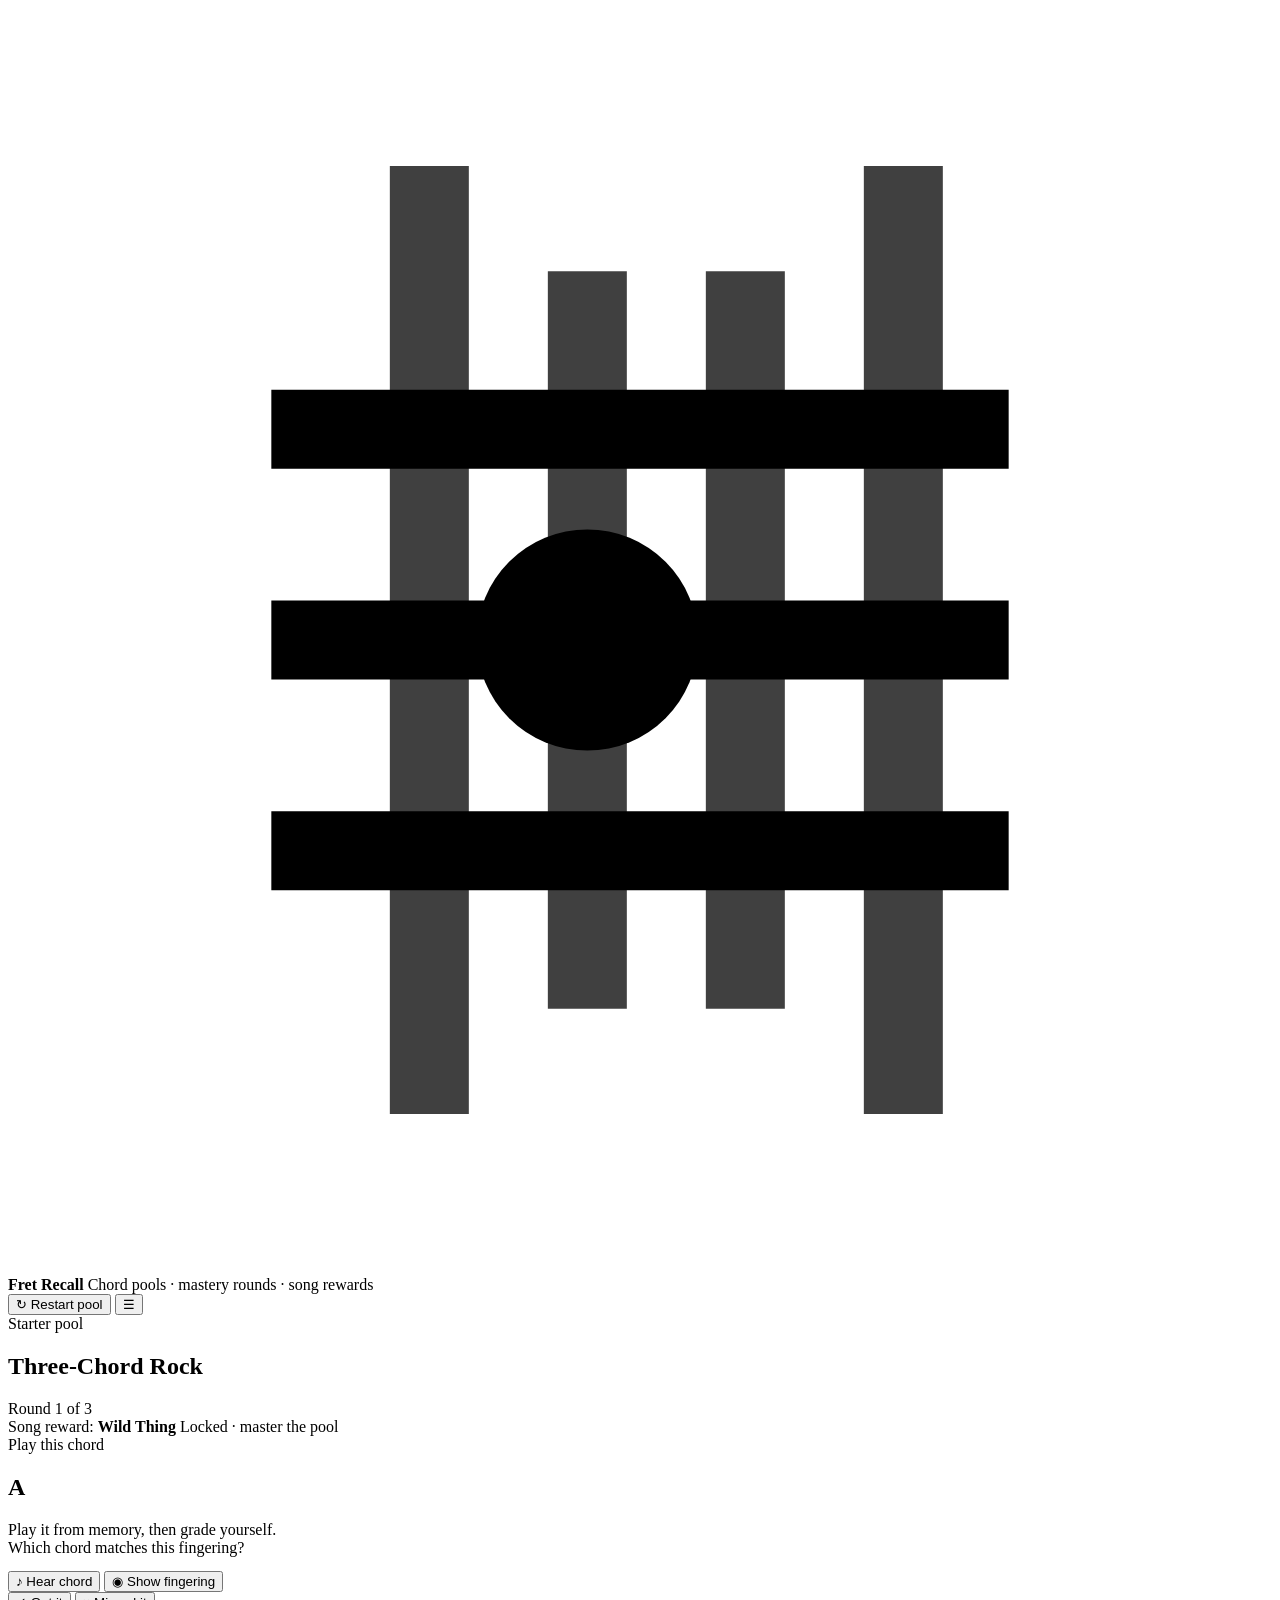
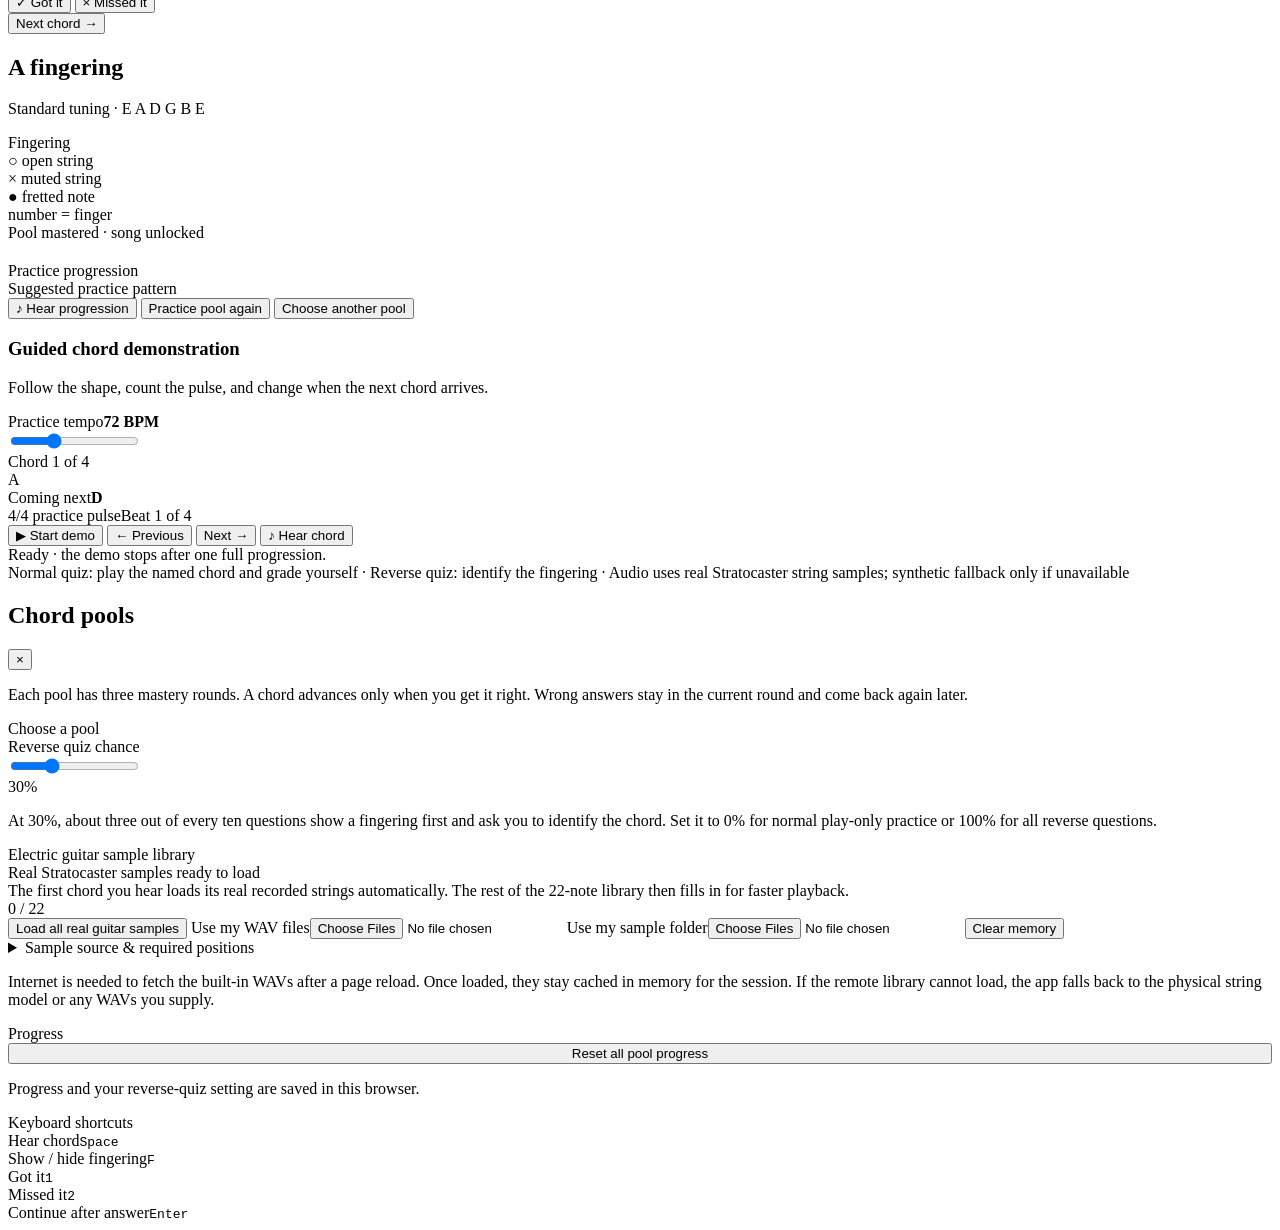
==== index.html @ 965e9149 "Add initial index.html" ====
<!DOCTYPE html>
<html lang="en">
<head>
<meta charset="UTF-8" />
<meta name="viewport" content="width=device-width, initial-scale=1.0" />
<title>Fret Recall — Chord Pool Trainer</title>
</head>
<body>
<div class="app-shell">
  <header>
    <div class="brand">
      <div class="brand-mark" aria-hidden="true">
        <svg viewBox="0 0 24 24" fill="none" stroke="currentColor" stroke-width="1.5">
          <path d="M8 3v18M11 5v14M14 5v14M17 3v18" opacity=".75"/>
          <path d="M5 8h14M5 12h14M5 16h14"/>
          <circle cx="11" cy="12" r="2.1" fill="currentColor" stroke="none"/>
        </svg>
      </div>
      <div class="brand-copy">
        <strong>Fret Recall</strong>
        <span>Chord pools · mastery rounds · song rewards</span>
      </div>
    </div>
    <div class="header-actions">
      <button id="restartBtn" class="ghost-btn" title="Restart this chord pool">↻ <span>Restart pool</span></button>
      <button id="settingsBtn" class="icon-btn" title="Chord pools and settings" aria-label="Chord pools and settings">☰</button>
    </div>
  </header>

  <main>
    <div class="quiz-wrap">
      <section class="pool-status" aria-label="Current chord pool progress">
        <div class="pool-top">
          <div>
            <div id="poolKicker" class="pool-kicker">Starter pool</div>
            <h2 id="poolTitle" class="pool-title">Three-Chord Rock</h2>
            <p id="poolDescription" class="pool-desc"></p>
          </div>
          <div id="roundBadge" class="round-badge">Round 1 of 3</div>
        </div>
        <div class="progress-track"><div id="progressFill" class="progress-fill"></div></div>
        <div id="masteryRow" class="mastery-row"></div>
        <div class="reward-line">
          <span>Song reward: <strong id="rewardTitle">Wild Thing</strong></span>
          <span id="rewardState" class="reward-state">Locked · master the pool</span>
        </div>
      </section>

      <section id="quizCard" class="quiz-card" aria-live="polite">
        <div class="prompt-area">
          <div class="prompt-inner">
            <div id="eyebrow" class="eyebrow">Play this chord</div>

            <div id="forwardPrompt">
              <h1 id="chordName">A</h1>
              <div class="subprompt">Play it from memory, then grade yourself.</div>
            </div>

            <div id="reversePrompt" class="reverse-wrap">
              <div id="reverseDiagram" class="reverse-diagram"></div>
              <div class="subprompt" style="margin-top:0;margin-bottom:14px">Which chord matches this fingering?</div>
              <div id="choiceGrid" class="choice-grid"></div>
            </div>
          </div>
        </div>

        <div class="hint-strip">
          <button id="hearBtn" class="secondary-btn" title="Hear chord (Space)"><span aria-hidden="true">♪</span> Hear chord</button>
          <button id="showBtn" class="secondary-btn" title="Show fingering (F)"><span aria-hidden="true">◉</span> Show fingering</button>
        </div>

        <div class="answer-strip">
          <div id="forwardActions" class="forward-actions">
            <button id="gotItBtn" class="answer-btn good">✓ Got it</button>
            <button id="missedBtn" class="answer-btn miss">× Missed it</button>
          </div>
          <div id="feedbackRow" class="feedback-row">
            <div id="feedbackCopy" class="feedback-copy"></div>
            <button id="continueBtn" class="primary-btn">Next chord <span aria-hidden="true">→</span></button>
          </div>
        </div>
      </section>

      <section id="diagramCard" class="diagram-card" aria-live="polite">
        <div class="diagram-head">
          <div>
            <h2 id="diagramTitle">A fingering</h2>
            <p>Standard tuning · E A D G B E</p>
          </div>
          <div class="mini-badge">Fingering</div>
        </div>
        <div id="diagram"></div>
        <div class="tip-row">
          <div class="tip">○ open string</div>
          <div class="tip">× muted string</div>
          <div class="tip">● fretted note</div>
          <div class="tip">number = finger</div>
        </div>
      </section>

      <section id="songCard" class="song-card" aria-live="polite">
        <div class="unlock-label">Pool mastered · song unlocked</div>
        <h2 id="songTitle"></h2>
        <p id="songMeta" class="song-meta"></p>
        <p id="songNote" class="song-note"></p>
        <div class="song-grid">
          <div class="song-panel">
            <div class="song-panel-label">Practice progression</div>
            <div id="songProgression" class="progression"></div>
          </div>
          <div class="song-panel">
            <div class="song-panel-label">Suggested practice pattern</div>
            <div id="strumPattern" class="strum-pattern"></div>
            <div id="strumCount" class="strum-count"></div>
          </div>
        </div>
        <div class="song-actions">
          <button id="playProgressionBtn" class="primary-btn"><span aria-hidden="true">♪</span> Hear progression</button>
          <button id="practiceAgainBtn" class="secondary-btn">Practice pool again</button>
          <button id="choosePoolBtn" class="secondary-btn">Choose another pool</button>
        </div>

        <div class="song-demo" aria-label="Guided song chord demonstration">
          <div class="song-demo-head">
            <div>
              <h3>Guided chord demonstration</h3>
              <p>Follow the shape, count the pulse, and change when the next chord arrives.</p>
            </div>
            <div class="tempo-control">
              <div class="tempo-top"><span>Practice tempo</span><strong id="demoTempoValue">72 BPM</strong></div>
              <input id="demoTempo" type="range" min="45" max="130" step="1" value="72" aria-label="Guided demonstration practice tempo" />
            </div>
          </div>

          <div class="demo-stage">
            <div id="demoCurrentDiagram" class="demo-diagram-panel"></div>
            <div class="demo-info-panel">
              <div id="demoStepLabel" class="demo-kicker">Chord 1 of 4</div>
              <div id="demoChordName" class="demo-chord-name">A</div>
              <div class="demo-next">
                <div id="demoNextDiagram" class="demo-next-diagram"></div>
                <div class="demo-next-copy"><span>Coming next</span><strong id="demoNextChord">D</strong></div>
              </div>
              <div class="demo-measure">
                <div class="demo-measure-top"><span id="demoFeel">4/4 practice pulse</span><span id="demoBeatCount">Beat 1 of 4</span></div>
                <div id="demoBeats" class="demo-beats"></div>
              </div>
              <div class="demo-controls">
                <button id="demoPlayBtn" class="primary-btn">▶ Start demo</button>
                <button id="demoPrevBtn" class="secondary-btn" aria-label="Previous chord">← Previous</button>
                <button id="demoNextBtn" class="secondary-btn">Next →</button>
                <button id="demoHearBtn" class="secondary-btn"><span aria-hidden="true">♪</span> Hear chord</button>
              </div>
              <div id="demoStatus" class="demo-status" aria-live="polite">Ready · the demo stops after one full progression.</div>
            </div>
          </div>
        </div>
      </section>
    </div>
  </main>

  <footer>Normal quiz: play the named chord and grade yourself · Reverse quiz: identify the fingering · Audio uses real Stratocaster string samples; synthetic fallback only if unavailable</footer>
</div>

<div id="drawerBackdrop" class="drawer-backdrop" aria-hidden="true">
  <aside class="drawer" role="dialog" aria-modal="true" aria-labelledby="settingsTitle">
    <div class="drawer-head">
      <h2 id="settingsTitle">Chord pools</h2>
      <button id="closeSettings" class="icon-btn" aria-label="Close settings">×</button>
    </div>
    <p class="drawer-copy">Each pool has three mastery rounds. A chord advances only when you get it right. Wrong answers stay in the current round and come back again later.</p>

    <div class="section-label">Choose a pool</div>
    <div id="poolList" class="pool-list"></div>

    <div class="section-label">Reverse quiz chance</div>
    <div class="range-row">
      <input id="reverseChance" type="range" min="0" max="100" step="10" value="30" aria-label="Reverse quiz chance" />
      <div id="reverseChanceValue" class="range-value">30%</div>
    </div>
    <p class="settings-note">At 30%, about three out of every ten questions show a fingering first and ask you to identify the chord. Set it to 0% for normal play-only practice or 100% for all reverse questions.</p>

    <div class="section-label">Electric guitar sample library</div>
    <div class="sample-library">
      <div class="sample-library-top">
        <div>
          <div id="sampleStatusTitle" class="sample-library-title">Real Stratocaster samples ready to load</div>
          <div id="sampleStatusNote" class="sample-message">The first chord you hear loads its real recorded strings automatically. The rest of the 22-note library then fills in for faster playback.</div>
        </div>
        <div id="sampleCount" class="sample-count">0 / 22</div>
      </div>
      <div class="sample-progress" aria-hidden="true"><span id="sampleProgressFill"></span></div>
      <div class="sample-actions">
        <button id="loadBuiltInSamplesBtn" class="secondary-btn sample-clear" type="button">Load all real guitar samples</button>
        <label class="sample-file-btn">Use my WAV files<input id="sampleFilesInput" type="file" accept="audio/wav,audio/x-wav,.wav,audio/*" multiple></label>
        <label class="sample-file-btn">Use my sample folder<input id="sampleFolderInput" type="file" accept="audio/wav,audio/x-wav,.wav,audio/*" multiple webkitdirectory directory></label>
        <button id="clearSamplesBtn" class="secondary-btn sample-clear" type="button">Clear memory</button>
      </div>
      <details class="sample-details">
        <summary>Sample source & required positions</summary>
        <p class="sample-naming"><strong>Built-in source:</strong> Wavebase Stratocaster — real electric-guitar notes recorded without effects and released to the public domain. The low string in the source session was Drop-D, so its E/F/G recordings come from slightly higher physical frets, but the pitches and string register are correct.</p>
        <p class="sample-naming"><strong>Your own files still work:</strong> <code>S1_F0_V1.wav</code>. S1 = low E and S6 = high E; F is the fret; V is an optional alternate take.</p>
        <div id="sampleChecklist" class="sample-checklist"></div>
      </details>
    </div>
    <p class="settings-note">Internet is needed to fetch the built-in WAVs after a page reload. Once loaded, they stay cached in memory for the session. If the remote library cannot load, the app falls back to the physical string model or any WAVs you supply.</p>

    <div class="section-label">Progress</div>
    <button id="resetAllBtn" class="danger-btn" style="width:100%">Reset all pool progress</button>
    <p class="settings-note">Progress and your reverse-quiz setting are saved in this browser.</p>

    <div class="section-label">Keyboard shortcuts</div>
    <div class="shortcut-table">
      <div class="shortcut"><span>Hear chord</span><kbd>Space</kbd></div>
      <div class="shortcut"><span>Show / hide fingering</span><kbd>F</kbd></div>
      <div class="shortcut"><span>Got it</span><kbd>1</kbd></div>
      <div class="shortcut"><span>Missed it</span><kbd>2</kbd></div>
      <div class="shortcut"><span>Continue after answer</span><kbd>Enter</kbd></div>
    </div>
  </aside>
</div>
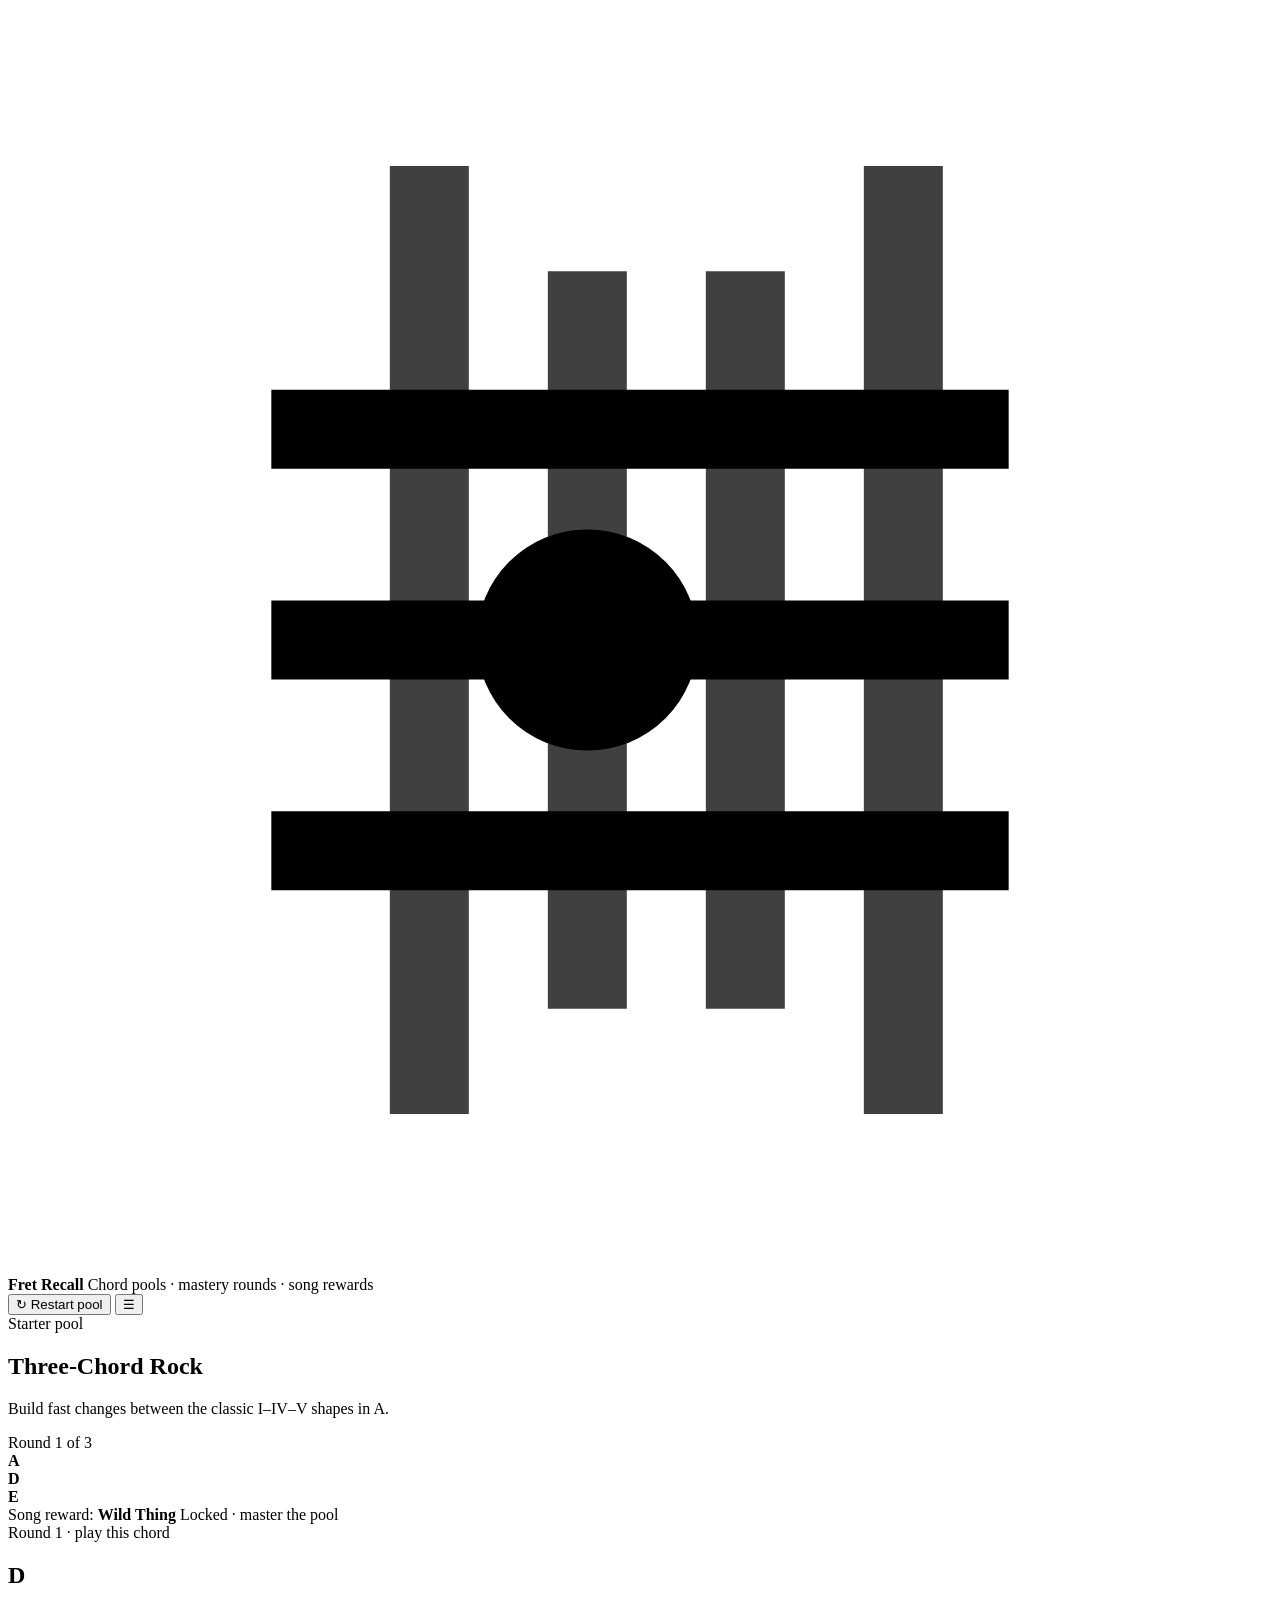
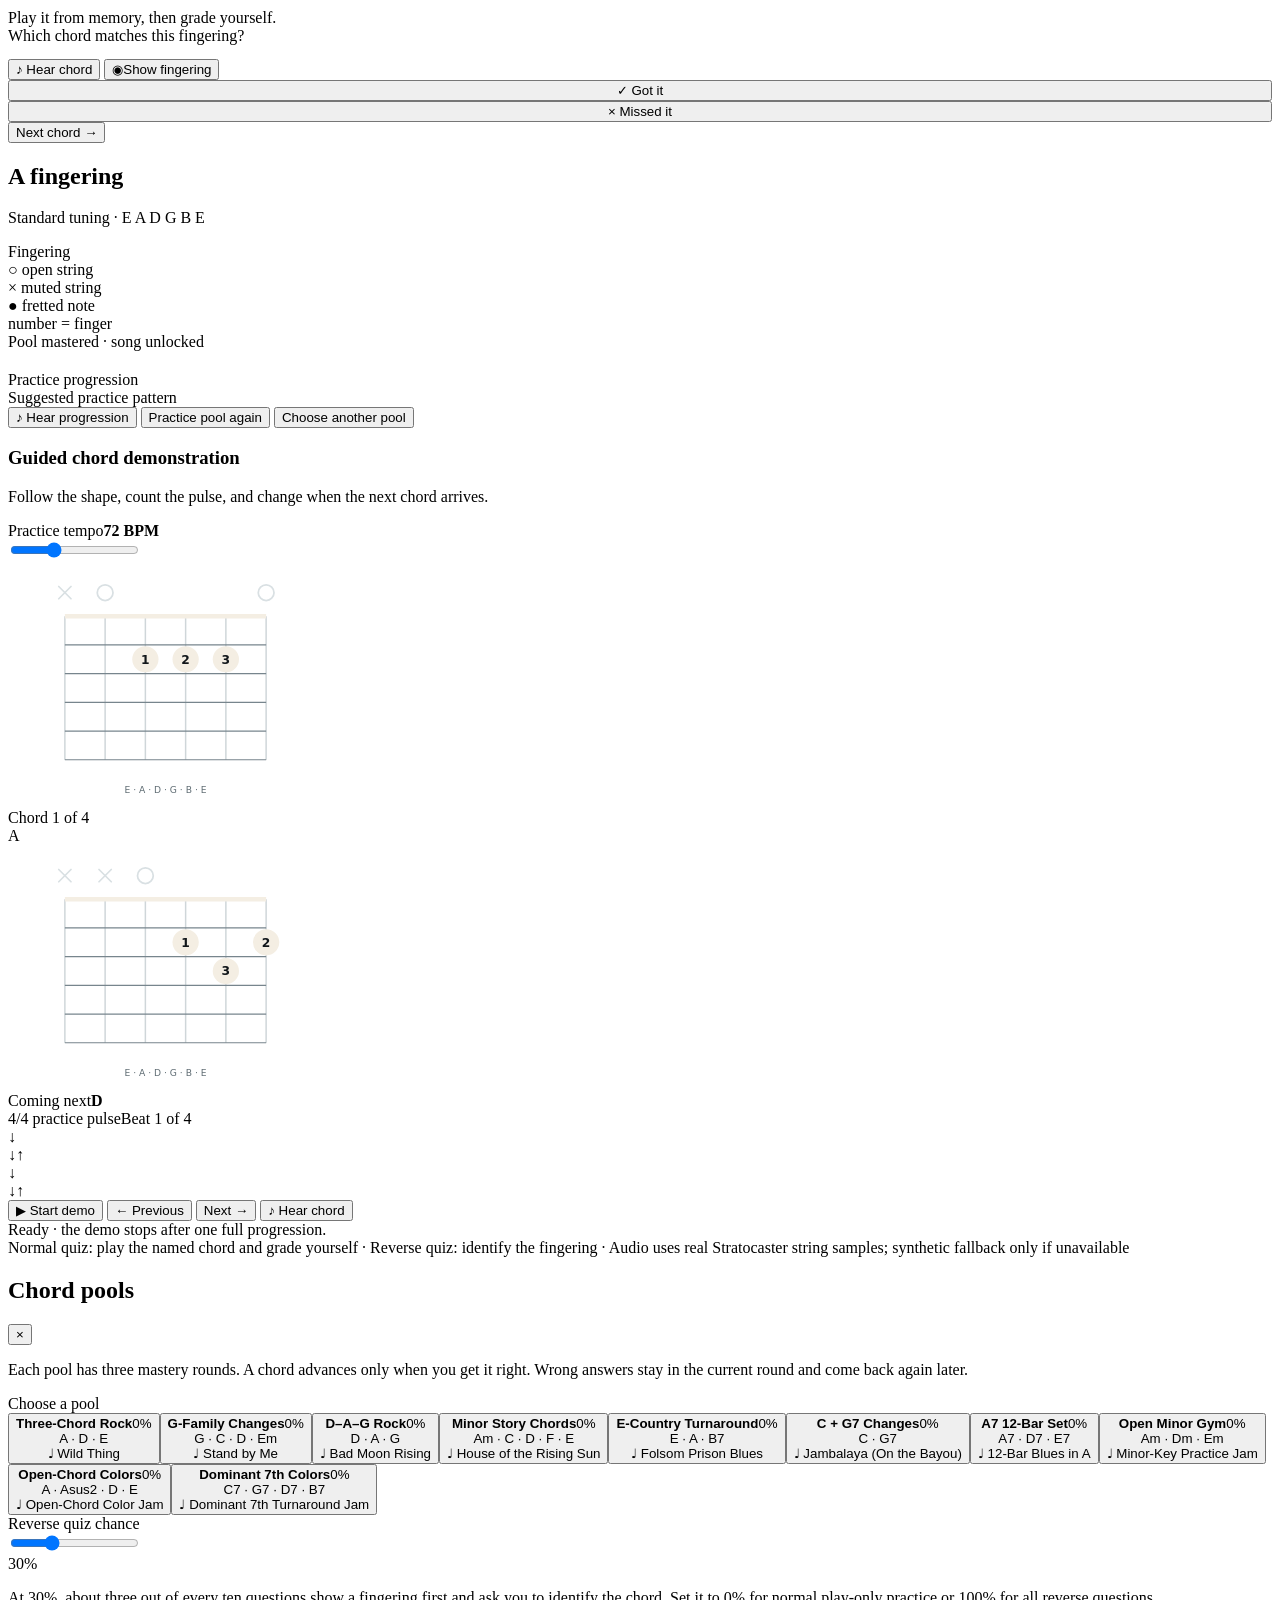
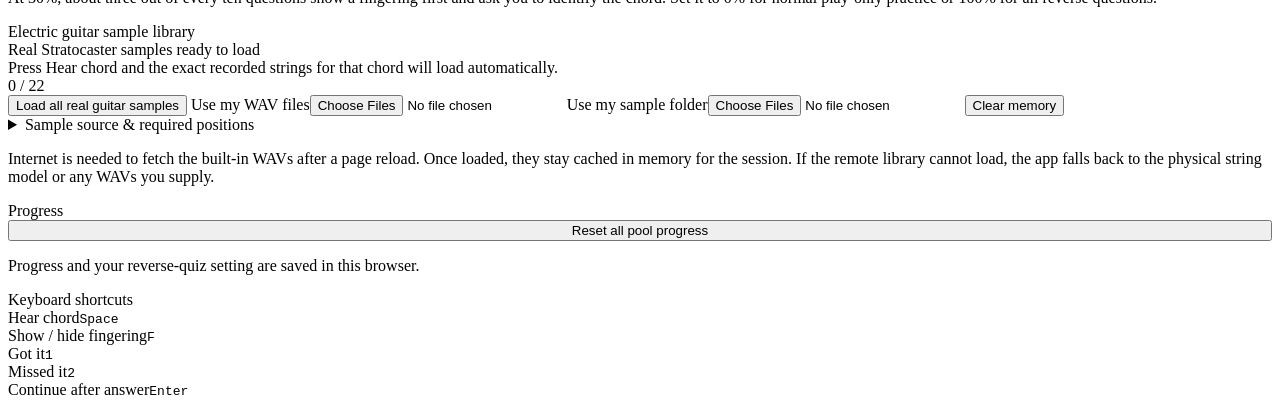
==== commit c35075f6: "Add link to stylesheet and script in index.html" ====
--- a/index.html
+++ b/index.html
@@ -3,6 +3,8 @@
 <head>
 <meta charset="UTF-8" />
 <meta name="viewport" content="width=device-width, initial-scale=1.0" />
+<link rel="stylesheet" href="style.css">
+<script type="module" src="./index.js"></script>
 <title>Fret Recall — Chord Pool Trainer</title>
 </head>
 <body>
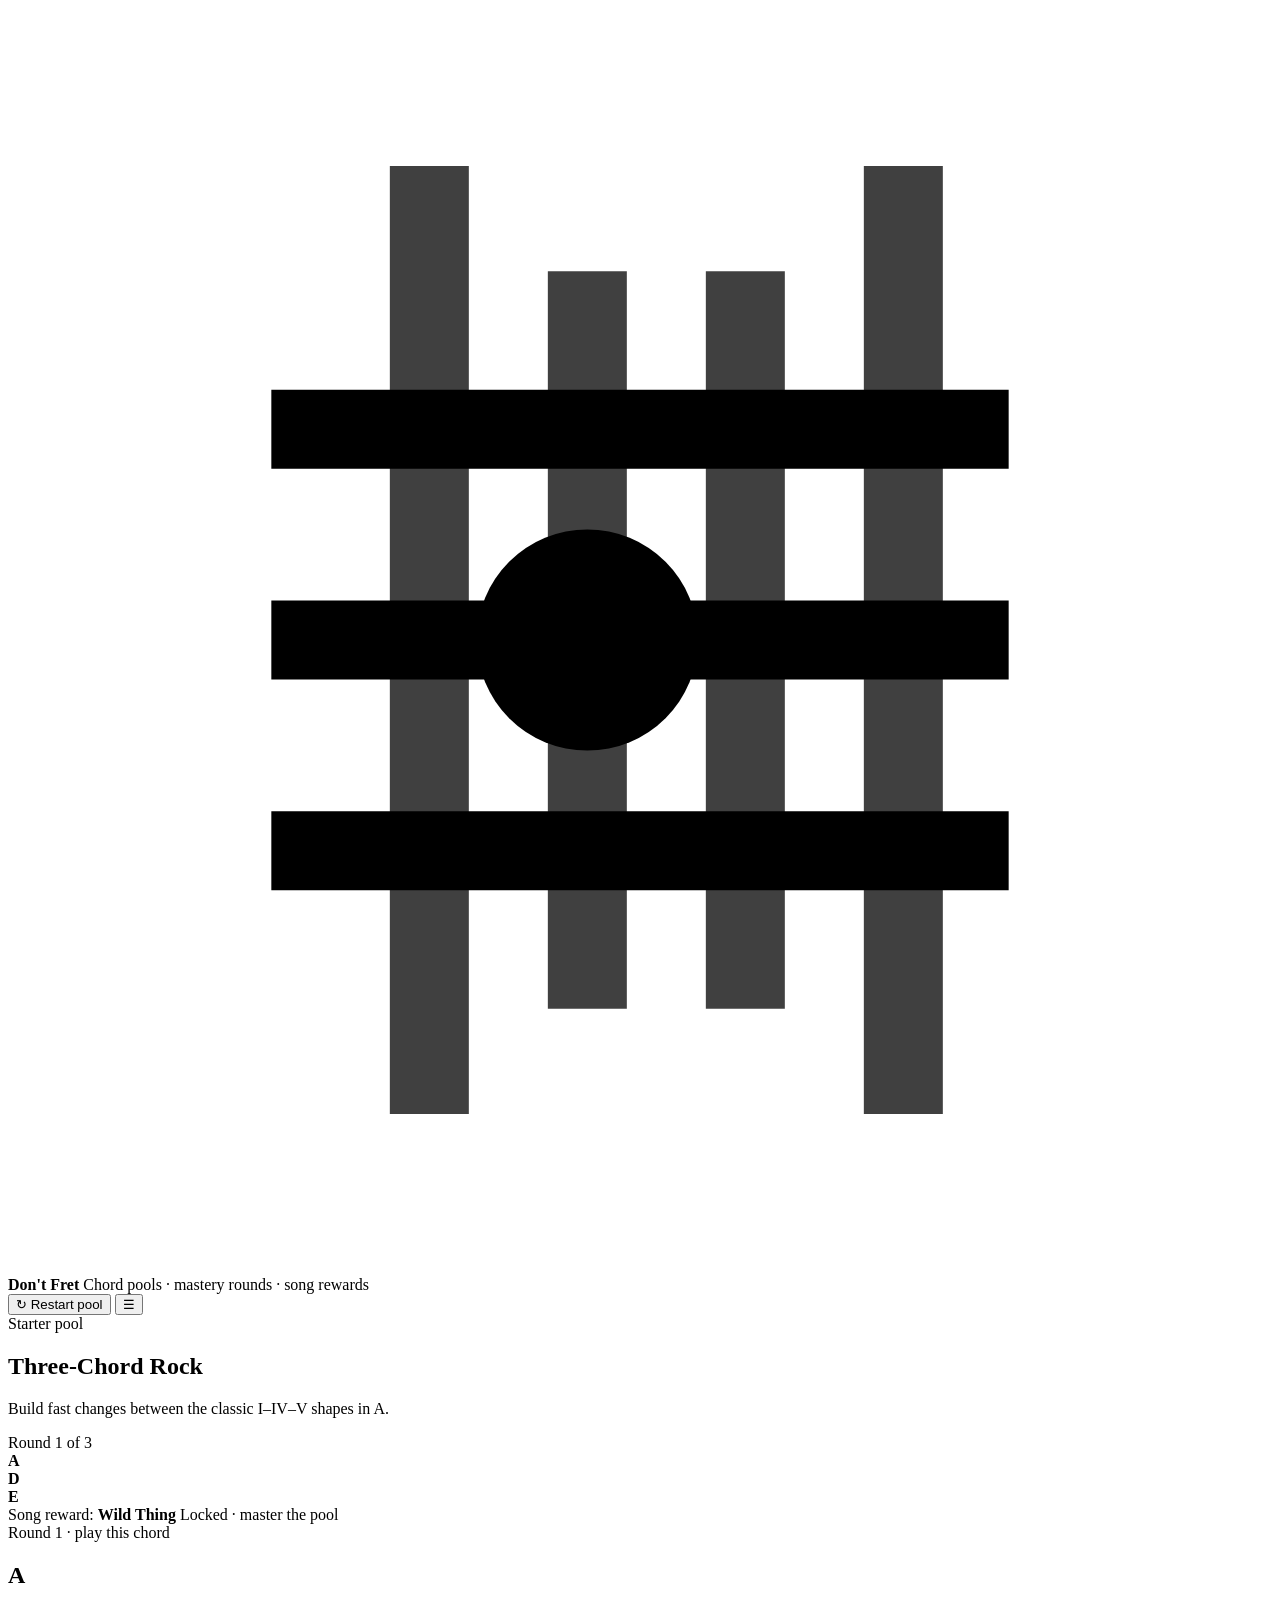
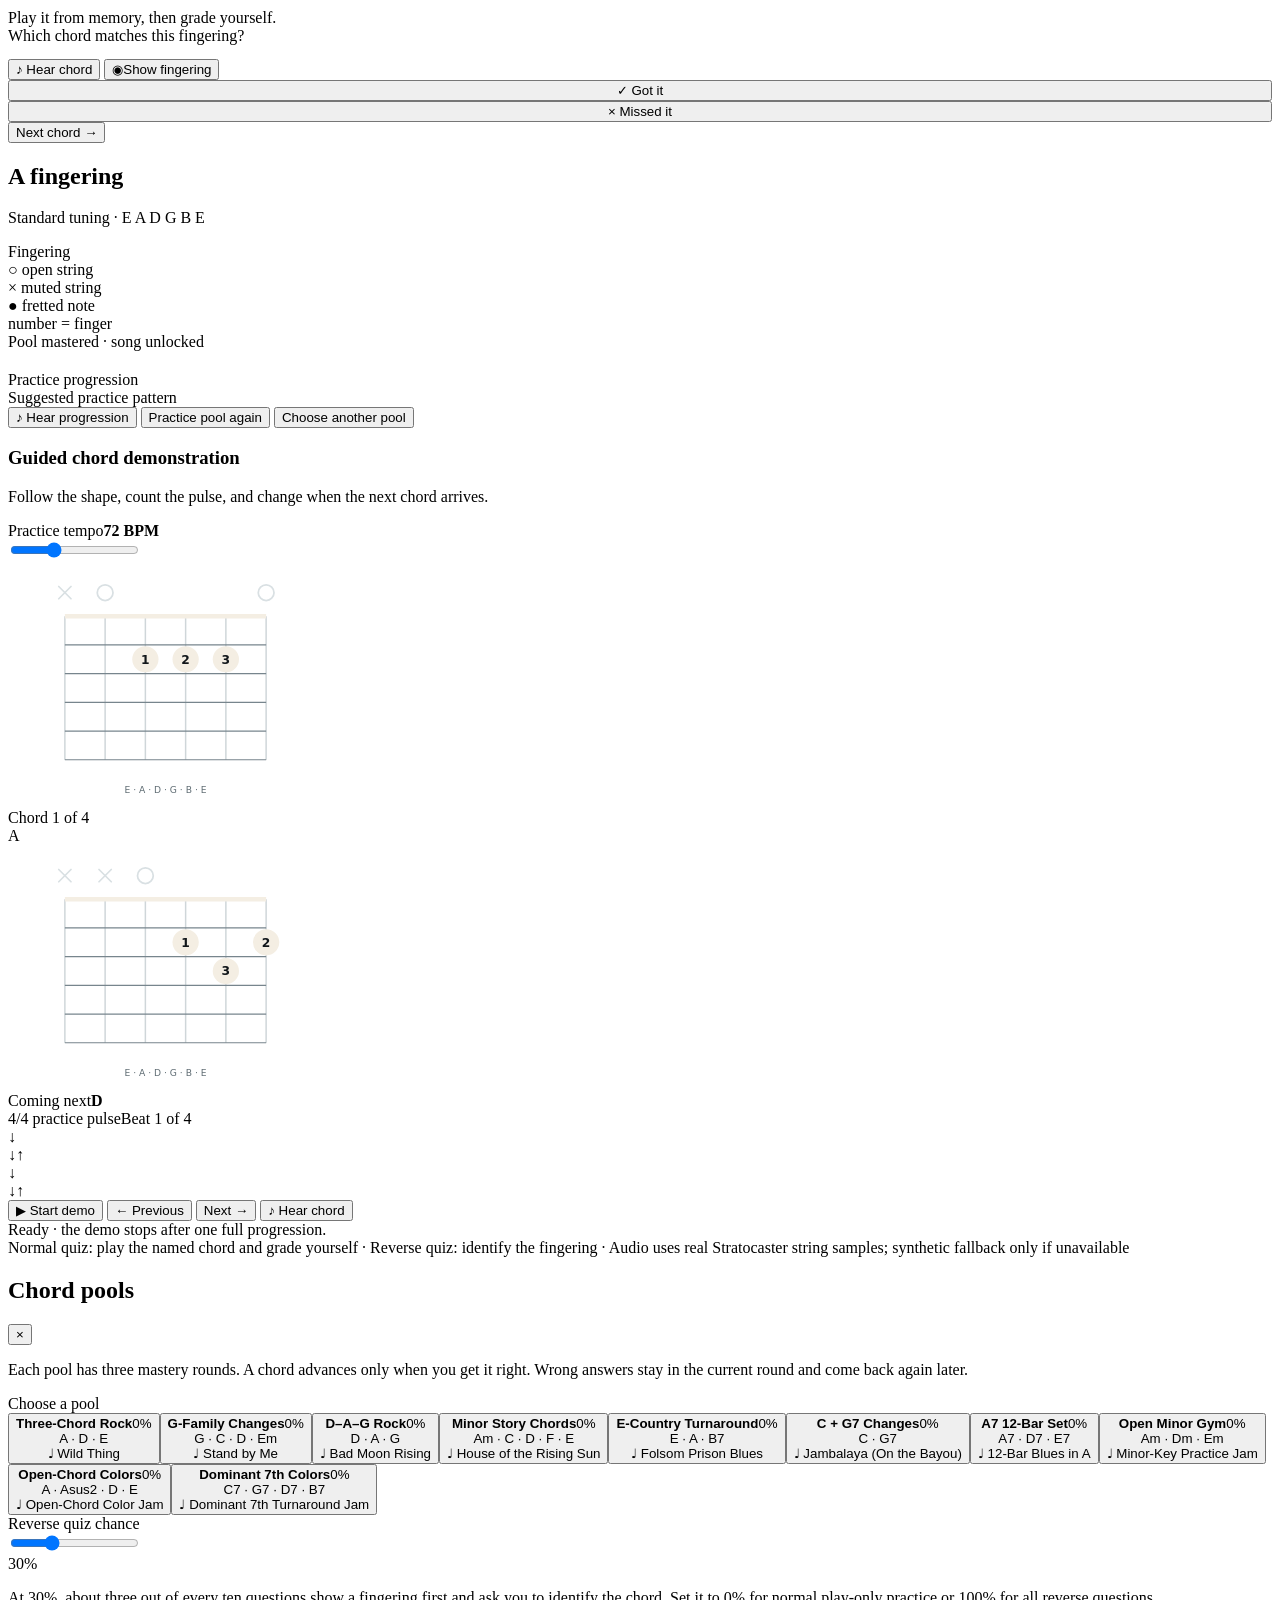
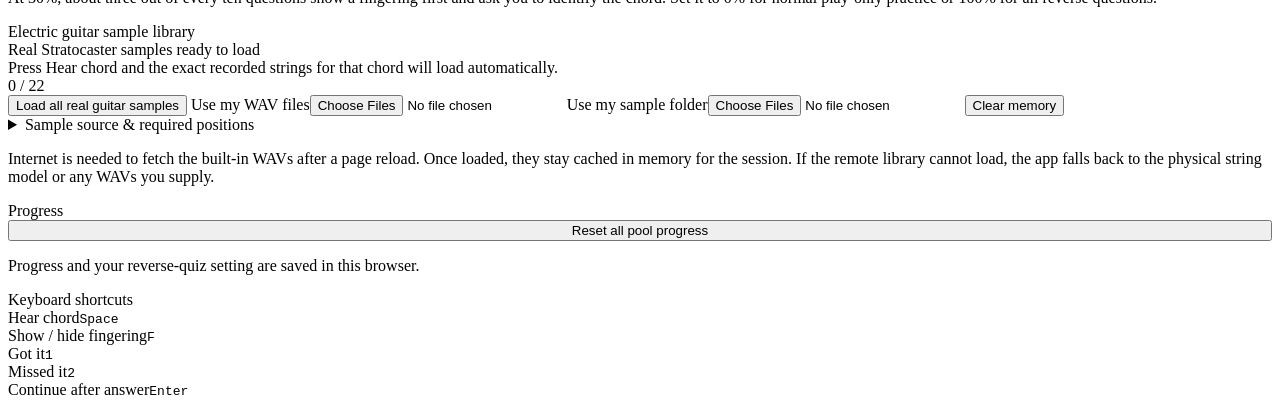
==== commit 2d3ef43c: "Update title and brand name in index.html" ====
--- a/index.html
+++ b/index.html
@@ -5,7 +5,7 @@
 <meta name="viewport" content="width=device-width, initial-scale=1.0" />
 <link rel="stylesheet" href="style.css">
 <script type="module" src="./index.js"></script>
-<title>Fret Recall — Chord Pool Trainer</title>
+<title>Don't Fret — Chord Trainer</title>
 </head>
 <body>
 <div class="app-shell">
@@ -19,7 +19,7 @@
         </svg>
       </div>
       <div class="brand-copy">
-        <strong>Fret Recall</strong>
+        <strong>Don't Fret</strong>
         <span>Chord pools · mastery rounds · song rewards</span>
       </div>
     </div>
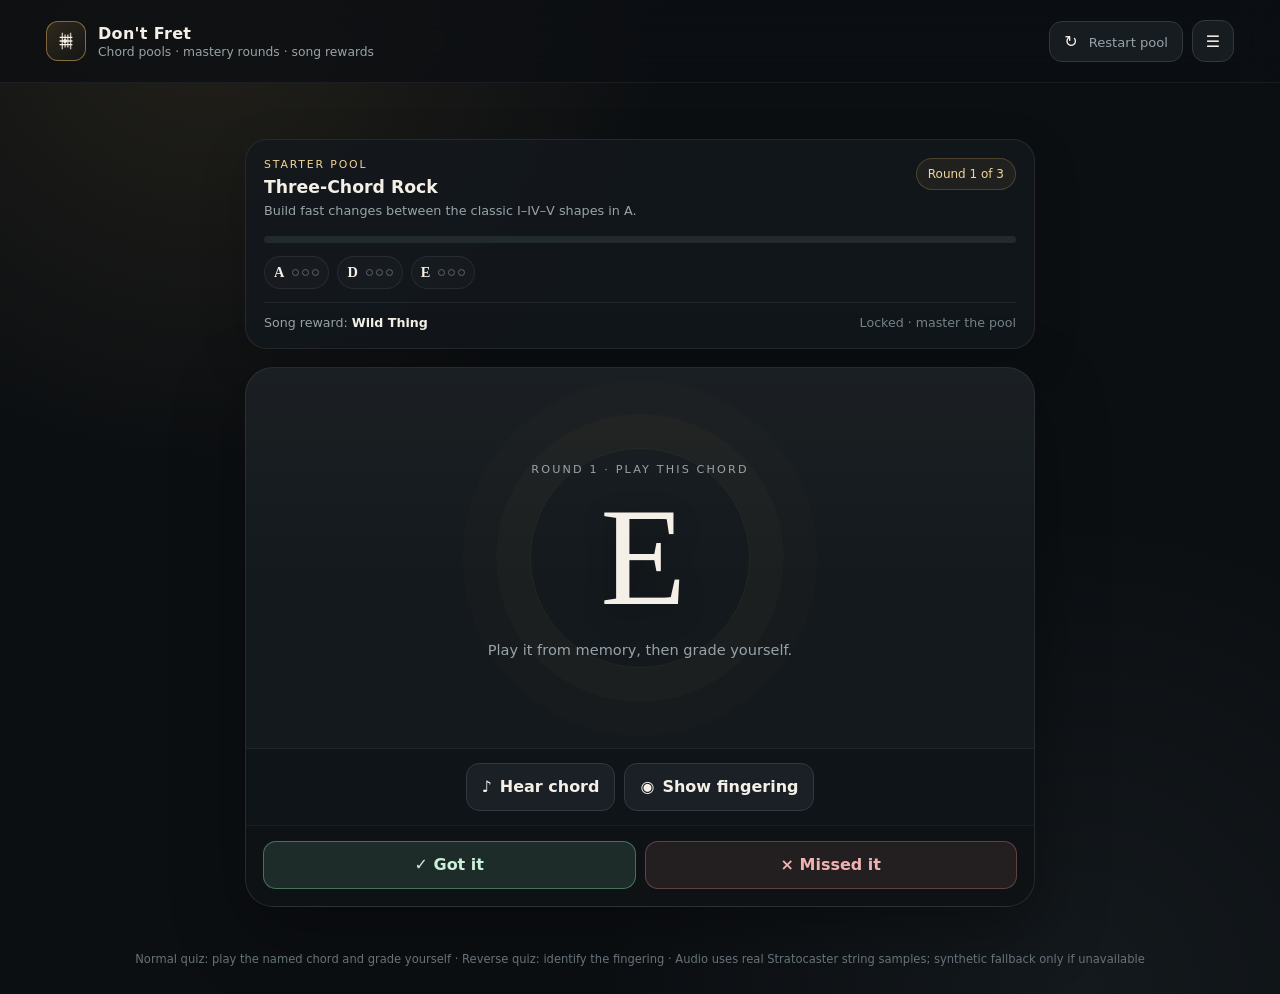
==== commit cc25c208: "Fix stylesheet link from style.css to styles.css" ====
--- a/index.html
+++ b/index.html
@@ -3,7 +3,7 @@
 <head>
 <meta charset="UTF-8" />
 <meta name="viewport" content="width=device-width, initial-scale=1.0" />
-<link rel="stylesheet" href="style.css">
+<link rel="stylesheet" href="styles.css">
 <script type="module" src="./index.js"></script>
 <title>Don't Fret — Chord Trainer</title>
 </head>
--- a/styles.css
+++ b/styles.css
@@ -0,0 +1,322 @@
+:root {
+  --bg: #0c0f12;
+  --panel: #14191d;
+  --panel-2: #1a2025;
+  --panel-3: #20272c;
+  --ink: #f5f0e7;
+  --muted: #98a3aa;
+  --line: #303941;
+  --accent: #e6b85c;
+  --accent-2: #f2d49a;
+  --success: #79c99a;
+  --danger: #de8585;
+  --shadow: 0 24px 70px rgba(0,0,0,.36);
+}
+
+* { box-sizing: border-box; }
+html, body { min-height: 100%; }
+body {
+  margin: 0;
+  font-family: Inter, ui-sans-serif, system-ui, -apple-system, BlinkMacSystemFont, "Segoe UI", sans-serif;
+  background:
+    radial-gradient(circle at 16% 0%, rgba(230,184,92,.10), transparent 29rem),
+    radial-gradient(circle at 84% 100%, rgba(110,144,160,.08), transparent 30rem),
+    var(--bg);
+  color: var(--ink);
+}
+
+button, input { font: inherit; }
+button { -webkit-tap-highlight-color: transparent; }
+button:focus-visible, input:focus-visible { outline: 2px solid var(--accent); outline-offset: 3px; }
+
+.app-shell { min-height: 100vh; display: grid; grid-template-rows: auto 1fr auto; }
+
+header {
+  display: flex;
+  align-items: center;
+  justify-content: space-between;
+  gap: 20px;
+  padding: 20px clamp(17px, 4vw, 46px);
+  border-bottom: 1px solid rgba(255,255,255,.06);
+  background: rgba(12,15,18,.78);
+  backdrop-filter: blur(16px);
+  position: sticky;
+  top: 0;
+  z-index: 10;
+}
+
+.brand { display:flex; align-items:center; gap:12px; min-width:0; }
+.brand-mark {
+  width: 40px; height: 40px; border:1px solid rgba(230,184,92,.5); border-radius:12px;
+  display:grid; place-items:center;
+  background:linear-gradient(145deg, rgba(230,184,92,.15), rgba(230,184,92,.03));
+}
+.brand-mark svg { width:22px; height:22px; }
+.brand-copy strong { display:block; letter-spacing:.02em; }
+.brand-copy span { display:block; color:var(--muted); font-size:.77rem; margin-top:2px; }
+.header-actions { display:flex; align-items:center; gap:9px; }
+
+.icon-btn, .ghost-btn, .primary-btn, .secondary-btn, .danger-btn, .answer-btn, .pool-card, .choice-btn {
+  border:0; border-radius:13px; color:var(--ink); cursor:pointer;
+  transition:transform .14s ease, border-color .14s ease, background .14s ease, opacity .14s ease;
+}
+.icon-btn:hover, .ghost-btn:hover, .primary-btn:hover, .secondary-btn:hover, .danger-btn:hover, .answer-btn:hover, .pool-card:hover, .choice-btn:hover { transform:translateY(-1px); }
+.icon-btn:active, .ghost-btn:active, .primary-btn:active, .secondary-btn:active, .danger-btn:active, .answer-btn:active, .pool-card:active, .choice-btn:active { transform:translateY(0); }
+
+.icon-btn, .ghost-btn { background:#171c20; border:1px solid var(--line); }
+.icon-btn { width:42px; height:42px; display:grid; place-items:center; }
+.ghost-btn { padding:10px 14px; }
+.ghost-btn span { color:var(--muted); margin-left:6px; font-size:.82rem; }
+
+main {
+  width:min(1040px, 100%);
+  margin:0 auto;
+  padding:clamp(24px, 5vw, 56px) clamp(16px, 4vw, 38px) 34px;
+}
+.quiz-wrap { width:min(790px, 100%); margin:0 auto; display:grid; gap:18px; }
+
+.pool-status {
+  background:rgba(20,25,29,.84);
+  border:1px solid rgba(255,255,255,.08);
+  border-radius:22px;
+  padding:18px;
+  box-shadow:0 14px 46px rgba(0,0,0,.18);
+}
+.pool-top { display:flex; justify-content:space-between; align-items:flex-start; gap:16px; }
+.pool-kicker { color:var(--accent-2); text-transform:uppercase; letter-spacing:.17em; font-size:.68rem; margin-bottom:6px; }
+.pool-title { margin:0; font-size:1.08rem; }
+.pool-desc { margin:5px 0 0; color:var(--muted); font-size:.8rem; line-height:1.45; }
+.round-badge { white-space:nowrap; padding:8px 11px; border-radius:999px; background:rgba(230,184,92,.07); border:1px solid rgba(230,184,92,.22); color:var(--accent-2); font-size:.75rem; }
+
+.progress-track { height:7px; border-radius:999px; background:#222a30; overflow:hidden; margin:15px 0 13px; }
+.progress-fill { height:100%; width:0%; border-radius:inherit; background:linear-gradient(90deg, #c99b44, var(--accent)); transition:width .25s ease; }
+
+.mastery-row { display:flex; flex-wrap:wrap; gap:8px; }
+.mastery-chip {
+  display:flex; align-items:center; gap:8px; padding:7px 9px; border:1px solid rgba(255,255,255,.07);
+  border-radius:999px; background:rgba(255,255,255,.018); color:var(--muted); font-size:.74rem;
+}
+.mastery-chip strong { color:var(--ink); font-family:Georgia, "Times New Roman", serif; font-size:.9rem; }
+.mastery-dots { display:flex; gap:3px; }
+.mastery-dot { width:7px; height:7px; border-radius:50%; border:1px solid #58656d; background:transparent; }
+.mastery-dot.on { border-color:var(--accent); background:var(--accent); }
+
+.reward-line {
+  margin-top:13px; padding-top:12px; border-top:1px solid rgba(255,255,255,.06);
+  display:flex; align-items:center; justify-content:space-between; gap:14px; color:var(--muted); font-size:.79rem;
+}
+.reward-line strong { color:var(--ink); }
+.reward-state { color:#76838a; white-space:nowrap; }
+.reward-state.unlocked { color:var(--success); }
+
+.quiz-card {
+  background:linear-gradient(180deg, rgba(255,255,255,.026), transparent 40%), var(--panel);
+  border:1px solid rgba(255,255,255,.08);
+  border-radius:28px;
+  box-shadow:var(--shadow);
+  overflow:hidden;
+}
+
+.prompt-area {
+  min-height:380px; display:grid; place-items:center; padding:38px 26px 32px; text-align:center; position:relative;
+}
+.prompt-area::before {
+  content:""; position:absolute; width:218px; height:218px; border-radius:50%; border:1px solid rgba(230,184,92,.08);
+  box-shadow:0 0 0 34px rgba(230,184,92,.025), 0 0 0 68px rgba(230,184,92,.012); pointer-events:none;
+}
+.prompt-inner { position:relative; z-index:1; width:min(620px,100%); }
+.eyebrow { text-transform:uppercase; letter-spacing:.19em; font-size:.7rem; color:var(--muted); margin-bottom:18px; }
+#chordName {
+  margin:0; font-family:Georgia, "Times New Roman", serif; font-weight:500;
+  font-size:clamp(5rem, 16vw, 8.8rem); line-height:.9; letter-spacing:-.045em; text-shadow:0 8px 28px rgba(0,0,0,.25);
+}
+.subprompt { color:var(--muted); font-size:.91rem; margin-top:20px; }
+
+.reverse-wrap { display:none; }
+.reverse-wrap.show { display:block; }
+.reverse-diagram { min-height:245px; display:grid; place-items:center; margin-top:-16px; }
+.choice-grid { display:grid; grid-template-columns:repeat(2, minmax(0,1fr)); gap:9px; margin-top:7px; }
+.choice-btn {
+  min-height:50px; background:#1b2227; border:1px solid #344049; color:var(--ink);
+  font-family:Georgia, "Times New Roman", serif; font-size:1.08rem; font-weight:600;
+}
+.choice-btn:hover { border-color:rgba(230,184,92,.5); }
+.choice-btn.correct { background:rgba(121,201,154,.13); border-color:rgba(121,201,154,.62); color:#c9f0d8; }
+.choice-btn.wrong { background:rgba(222,133,133,.10); border-color:rgba(222,133,133,.52); color:#f0b6b6; }
+.choice-btn:disabled { cursor:default; transform:none; }
+
+.hint-strip {
+  padding:14px 17px; border-top:1px solid rgba(255,255,255,.07); background:rgba(7,9,11,.28);
+  display:flex; gap:9px; justify-content:center;
+}
+.secondary-btn, .primary-btn, .danger-btn, .answer-btn {
+  min-height:48px; padding:11px 15px; display:inline-flex; align-items:center; justify-content:center; gap:8px; font-weight:650;
+}
+.secondary-btn { background:var(--panel-2); border:1px solid var(--line); }
+.secondary-btn.revealed { border-color:rgba(230,184,92,.44); background:rgba(230,184,92,.08); }
+.primary-btn { background:var(--accent); color:#18130c; box-shadow:0 8px 25px rgba(230,184,92,.16); }
+.answer-btn.good { background:rgba(121,201,154,.14); border:1px solid rgba(121,201,154,.45); color:#c9f0d8; }
+.answer-btn.miss { background:rgba(222,133,133,.10); border:1px solid rgba(222,133,133,.34); color:#efb2b2; }
+.danger-btn { background:transparent; border:1px solid rgba(222,133,133,.35); color:#e9a4a4; }
+
+.answer-strip {
+  padding:15px 17px 17px; border-top:1px solid rgba(255,255,255,.05); background:rgba(7,9,11,.42);
+}
+.forward-actions { display:grid; grid-template-columns:1fr 1fr; gap:9px; }
+.feedback-row { display:none; grid-template-columns:1fr auto; gap:14px; align-items:center; }
+.feedback-row.show { display:grid; }
+.feedback-copy strong { display:block; font-size:.9rem; }
+.feedback-copy span { display:block; margin-top:3px; color:var(--muted); font-size:.78rem; line-height:1.4; }
+.feedback-copy.success strong { color:var(--success); }
+.feedback-copy.error strong { color:var(--danger); }
+
+.diagram-card, .song-card {
+  border:1px solid rgba(255,255,255,.08); border-radius:24px; background:var(--panel); box-shadow:0 16px 50px rgba(0,0,0,.22); padding:22px;
+}
+.diagram-card { display:none; opacity:0; transform:translateY(-10px); }
+.diagram-card.show { display:block; animation:reveal .24s ease forwards; }
+@keyframes reveal { to { opacity:1; transform:translateY(0); } }
+.diagram-head { display:flex; justify-content:space-between; align-items:flex-start; gap:18px; margin-bottom:6px; }
+.diagram-head h2 { margin:0; font-size:1.05rem; }
+.diagram-head p { margin:4px 0 0; color:var(--muted); font-size:.82rem; }
+.mini-badge { font-size:.7rem; color:var(--accent-2); border:1px solid rgba(230,184,92,.26); background:rgba(230,184,92,.06); border-radius:999px; padding:7px 10px; white-space:nowrap; }
+#diagram { display:grid; place-items:center; min-height:290px; }
+.tip-row { display:flex; flex-wrap:wrap; gap:7px; justify-content:center; }
+.tip { color:var(--muted); font-size:.73rem; border:1px solid rgba(255,255,255,.07); border-radius:999px; padding:6px 9px; background:rgba(255,255,255,.02); }
+
+.song-card { display:none; overflow:hidden; position:relative; }
+.song-card.show { display:block; animation:reveal .28s ease forwards; }
+.song-card::after { content:"♪"; position:absolute; right:-14px; top:-42px; font-family:Georgia,serif; font-size:170px; color:rgba(230,184,92,.035); transform:rotate(-10deg); pointer-events:none; }
+.unlock-label { text-transform:uppercase; letter-spacing:.18em; font-size:.7rem; color:var(--success); margin-bottom:7px; }
+.song-card h2 { font-family:Georgia, "Times New Roman", serif; font-size:2rem; margin:0; font-weight:500; }
+.song-meta { color:var(--muted); font-size:.82rem; margin:5px 0 18px; }
+.song-note { color:#c9d0d4; line-height:1.55; font-size:.87rem; margin:0 0 18px; max-width:620px; }
+.song-grid { display:grid; grid-template-columns:1.2fr .8fr; gap:12px; position:relative; z-index:1; }
+.song-panel { border:1px solid rgba(255,255,255,.07); background:rgba(255,255,255,.018); border-radius:17px; padding:15px; }
+.song-panel-label { font-size:.67rem; text-transform:uppercase; letter-spacing:.15em; color:#78868e; margin-bottom:10px; }
+.progression { display:flex; flex-wrap:wrap; align-items:center; gap:7px; }
+.progression-chord { min-width:48px; text-align:center; padding:9px 10px; border-radius:10px; background:#20272c; border:1px solid #37424a; font-family:Georgia, "Times New Roman", serif; font-size:1.06rem; }
+.arrow { color:#66747c; }
+.strum-pattern { font-family:ui-monospace, SFMono-Regular, Menlo, monospace; font-size:1.08rem; letter-spacing:.08em; color:var(--accent-2); line-height:1.5; }
+.strum-count { color:var(--muted); font-size:.72rem; margin-top:6px; }
+.song-actions { display:flex; flex-wrap:wrap; gap:9px; margin-top:14px; position:relative; z-index:1; }
+
+.song-demo {
+  margin-top:18px; border-top:1px solid rgba(255,255,255,.07); padding-top:18px; position:relative; z-index:1;
+}
+.song-demo-head { display:flex; align-items:flex-end; justify-content:space-between; gap:18px; margin-bottom:13px; }
+.song-demo-head h3 { margin:0; font-size:1rem; }
+.song-demo-head p { margin:4px 0 0; color:var(--muted); font-size:.78rem; line-height:1.4; }
+.tempo-control { min-width:190px; }
+.tempo-top { display:flex; justify-content:space-between; gap:10px; color:var(--muted); font-size:.7rem; margin-bottom:6px; }
+.tempo-top strong { color:var(--accent-2); font-weight:650; }
+.tempo-control input { width:100%; accent-color:var(--accent); }
+.demo-stage {
+  display:grid; grid-template-columns:minmax(250px,.9fr) minmax(0,1.1fr); gap:12px; align-items:stretch;
+}
+.demo-diagram-panel, .demo-info-panel {
+  border:1px solid rgba(255,255,255,.07); border-radius:18px; background:rgba(8,11,13,.25); padding:14px; min-width:0;
+}
+.demo-diagram-panel { display:grid; place-items:center; min-height:286px; }
+.demo-info-panel { display:flex; flex-direction:column; justify-content:center; }
+.demo-kicker { text-transform:uppercase; letter-spacing:.16em; color:#78868e; font-size:.66rem; }
+.demo-chord-name {
+  font-family:Georgia, "Times New Roman", serif; font-size:clamp(3.2rem, 10vw, 5.4rem); line-height:.9; margin:8px 0 12px; font-weight:500;
+}
+.demo-next { display:grid; grid-template-columns:auto 1fr; align-items:center; gap:12px; padding:10px; border:1px solid rgba(255,255,255,.06); border-radius:14px; background:rgba(255,255,255,.018); }
+.demo-next-copy { min-width:0; }
+.demo-next-copy span { display:block; color:var(--muted); font-size:.68rem; text-transform:uppercase; letter-spacing:.12em; }
+.demo-next-copy strong { display:block; font-family:Georgia, "Times New Roman", serif; font-size:1.3rem; margin-top:2px; }
+.demo-next-diagram { width:88px; height:88px; display:grid; place-items:center; overflow:hidden; }
+.demo-next-diagram svg { width:112px !important; max-width:none; }
+.demo-measure { margin-top:14px; }
+.demo-measure-top { display:flex; justify-content:space-between; gap:10px; color:var(--muted); font-size:.72rem; margin-bottom:7px; }
+.demo-beats { display:grid; grid-template-columns:repeat(var(--demo-steps,4), minmax(0,1fr)); gap:5px; }
+.demo-beat {
+  min-height:42px; display:grid; place-items:center; padding:5px 3px; border-radius:10px; border:1px solid #354049; background:#20272c; color:#aab4b9;
+  font-family:ui-monospace, SFMono-Regular, Menlo, monospace; font-size:.8rem; transition:background .12s ease,border-color .12s ease,color .12s ease,transform .12s ease;
+}
+.demo-beat.active { border-color:rgba(230,184,92,.72); background:rgba(230,184,92,.13); color:var(--accent-2); transform:translateY(-1px); }
+.demo-controls { display:flex; flex-wrap:wrap; gap:8px; margin-top:12px; }
+.demo-controls .primary-btn, .demo-controls .secondary-btn { min-height:44px; }
+.demo-status { margin-top:9px; color:var(--muted); font-size:.75rem; min-height:1.2em; }
+.progression-chord.demo-active { border-color:rgba(230,184,92,.72); background:rgba(230,184,92,.13); color:var(--accent-2); }
+.progression-chord.demo-done { border-color:rgba(121,201,154,.28); color:#a8cbb5; }
+
+footer { text-align:center; color:#66737a; font-size:.72rem; padding:11px 20px 28px; }
+
+.drawer-backdrop { position:fixed; inset:0; background:rgba(0,0,0,.50); backdrop-filter:blur(4px); display:none; z-index:30; }
+.drawer-backdrop.open { display:block; }
+.drawer { position:absolute; top:0; right:0; height:100%; width:min(470px, 94vw); background:#11161a; border-left:1px solid rgba(255,255,255,.08); box-shadow:-30px 0 80px rgba(0,0,0,.38); padding:24px; overflow:auto; }
+.drawer-head { display:flex; justify-content:space-between; align-items:center; gap:14px; }
+.drawer-head h2 { margin:0; font-size:1.15rem; }
+.drawer-copy { color:var(--muted); font-size:.84rem; line-height:1.5; margin:8px 0 20px; }
+.section-label { font-size:.7rem; text-transform:uppercase; letter-spacing:.16em; color:#76848c; margin:22px 0 10px; }
+
+.pool-list { display:grid; gap:9px; }
+.pool-card {
+  text-align:left; width:100%; padding:13px 14px; background:#171d21; border:1px solid var(--line); border-radius:15px;
+}
+.pool-card.active { border-color:rgba(230,184,92,.52); background:rgba(230,184,92,.065); }
+.pool-card-top { display:flex; align-items:center; justify-content:space-between; gap:10px; }
+.pool-card strong { font-size:.86rem; }
+.pool-card .pct { color:var(--accent-2); font-size:.72rem; }
+.pool-card .pool-chords { color:var(--muted); font-family:Georgia, "Times New Roman", serif; font-size:.82rem; margin-top:5px; }
+.pool-card .pool-song { color:#78868e; font-size:.72rem; margin-top:6px; }
+.pool-card .pool-song.unlocked { color:var(--success); }
+
+.range-row { display:grid; grid-template-columns:1fr auto; gap:12px; align-items:center; }
+.range-row input { accent-color:var(--accent); width:100%; }
+.sample-library {
+  border:1px solid var(--line); border-radius:16px; background:#151b1f; padding:14px;
+}
+.sample-library-top { display:flex; align-items:flex-start; justify-content:space-between; gap:12px; }
+.sample-library-title { font-size:.86rem; font-weight:700; }
+.sample-count { color:var(--accent-2); font-size:.74rem; white-space:nowrap; }
+.sample-progress { height:6px; border-radius:999px; background:#252d32; overflow:hidden; margin:10px 0 12px; }
+.sample-progress > span { display:block; height:100%; width:0; background:var(--accent); transition:width .2s ease; }
+.sample-actions { display:flex; flex-wrap:wrap; gap:8px; }
+.sample-file-btn {
+  display:inline-flex; align-items:center; justify-content:center; min-height:40px; padding:8px 12px; cursor:pointer;
+  border:1px solid var(--line); border-radius:11px; background:#1b2227; color:var(--ink); font-size:.77rem; font-weight:700;
+}
+.sample-file-btn:hover { border-color:#47535b; }
+.sample-file-btn input { display:none; }
+.sample-clear { min-height:40px; padding:8px 12px; font-size:.77rem; }
+.sample-message { color:var(--muted); font-size:.75rem; line-height:1.45; margin:10px 0 0; }
+.sample-details { margin-top:11px; border-top:1px solid rgba(255,255,255,.06); padding-top:9px; }
+.sample-details summary { cursor:pointer; color:#aeb8bd; font-size:.76rem; font-weight:650; }
+.sample-naming { color:var(--muted); font-size:.72rem; line-height:1.5; margin:8px 0; }
+.sample-checklist { display:grid; grid-template-columns:repeat(2,minmax(0,1fr)); gap:5px 10px; margin-top:8px; }
+.sample-key { display:flex; justify-content:space-between; gap:8px; color:#829097; font-size:.69rem; padding:4px 0; border-bottom:1px solid rgba(255,255,255,.035); }
+.sample-key.loaded { color:#a8cbb5; }
+.sample-key code { color:inherit; font-size:.67rem; }
+.range-value { min-width:48px; text-align:center; color:var(--accent-2); border:1px solid rgba(230,184,92,.24); background:rgba(230,184,92,.06); border-radius:999px; padding:6px 8px; font-size:.76rem; }
+.settings-note { margin-top:9px; font-size:.76rem; line-height:1.45; color:var(--muted); }
+.shortcut-table { display:grid; gap:7px; }
+.shortcut { display:flex; justify-content:space-between; align-items:center; color:var(--muted); font-size:.8rem; }
+kbd { min-width:30px; text-align:center; padding:4px 7px; border-radius:7px; color:var(--ink); background:#20272c; border:1px solid #354049; font-size:.7rem; }
+
+@media (max-width: 660px) {
+  header { padding:15px; }
+  .brand-copy span, .ghost-btn span { display:none; }
+  main { padding-top:24px; }
+  .pool-top { align-items:center; }
+  .pool-desc { display:none; }
+  .quiz-card { border-radius:22px; }
+  .prompt-area { min-height:345px; padding-inline:18px; }
+  .choice-grid { grid-template-columns:1fr 1fr; }
+  .hint-strip { display:grid; grid-template-columns:1fr 1fr; }
+  .song-grid { grid-template-columns:1fr; }
+  .song-demo-head { align-items:flex-start; flex-direction:column; }
+  .tempo-control { width:100%; min-width:0; }
+  .demo-stage { grid-template-columns:1fr; }
+  .demo-diagram-panel { min-height:250px; }
+  .feedback-row { grid-template-columns:1fr; }
+  .feedback-row .primary-btn { width:100%; }
+  .sample-checklist { grid-template-columns:1fr; }
+}
+
+@media (prefers-reduced-motion: reduce) {
+  * { animation-duration:.001ms !important; transition-duration:.001ms !important; scroll-behavior:auto !important; }
+}
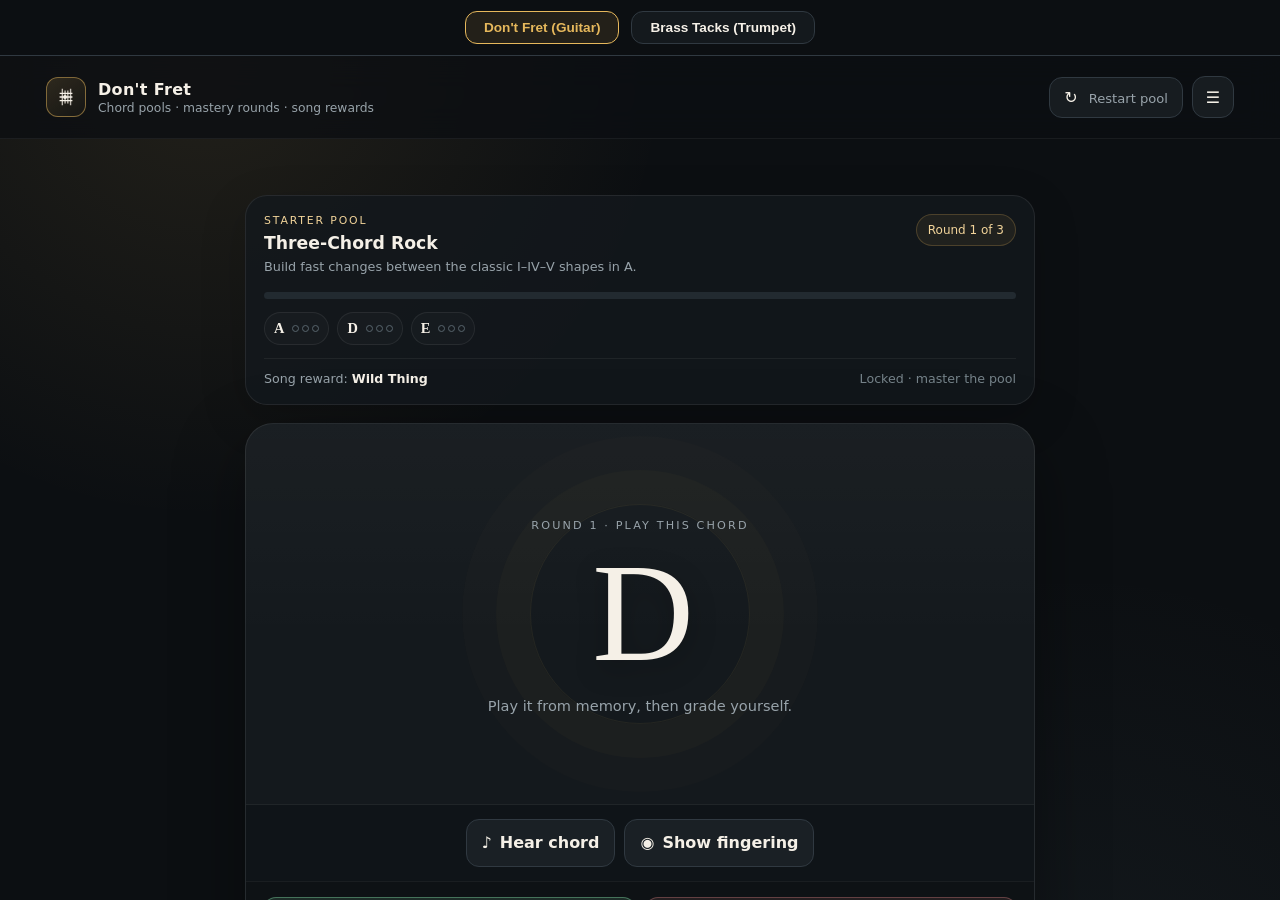
==== commit 710248b1: "Added trumpet feature!" ====
--- a/index.html
+++ b/index.html
@@ -3,221 +3,95 @@
 <head>
 <meta charset="UTF-8" />
 <meta name="viewport" content="width=device-width, initial-scale=1.0" />
-<link rel="stylesheet" href="styles.css">
-<script type="module" src="./index.js"></script>
-<title>Don't Fret — Chord Trainer</title>
+<title>Instrument Trainers</title>
+<style>
+  :root {
+    --bg: #0c0f12;
+    --panel: #14191d;
+    --line: #303941;
+    --ink: #f5f0e7;
+    --accent: #e6b85c;
+  }
+  
+  html, body {
+    margin: 0;
+    padding: 0;
+    height: 100%;
+    font-family: Inter, ui-sans-serif, system-ui, -apple-system, sans-serif;
+    background: var(--bg);
+    color: var(--ink);
+    overflow: hidden; /* Prevent double scrollbars */
+  }
+
+  .top-nav {
+    display: flex;
+    align-items: center;
+    justify-content: center;
+    gap: 12px;
+    height: 56px;
+    background: rgba(12, 15, 18, 0.95);
+    border-bottom: 1px solid var(--line);
+    position: absolute;
+    top: 0;
+    left: 0;
+    width: 100%;
+    z-index: 100;
+    box-sizing: border-box;
+  }
+
+  .nav-btn {
+    background: var(--panel);
+    border: 1px solid var(--line);
+    color: var(--ink);
+    padding: 8px 18px;
+    border-radius: 12px;
+    cursor: pointer;
+    font-size: 0.85rem;
+    font-weight: 600;
+    transition: all 0.15s ease;
+  }
+
+  .nav-btn:hover {
+    border-color: rgba(230, 184, 92, 0.5);
+    transform: translateY(-1px);
+  }
+
+  .nav-btn.active {
+    background: rgba(230, 184, 92, 0.1);
+    border-color: var(--accent);
+    color: var(--accent);
+    transform: none;
+  }
+
+  .app-frame {
+    width: 100%;
+    height: 100vh;
+    border: none;
+    padding-top: 56px; /* Offset for the nav bar */
+    box-sizing: border-box;
+    display: block;
+  }
+</style>
 </head>
 <body>
-<div class="app-shell">
-  <header>
-    <div class="brand">
-      <div class="brand-mark" aria-hidden="true">
-        <svg viewBox="0 0 24 24" fill="none" stroke="currentColor" stroke-width="1.5">
-          <path d="M8 3v18M11 5v14M14 5v14M17 3v18" opacity=".75"/>
-          <path d="M5 8h14M5 12h14M5 16h14"/>
-          <circle cx="11" cy="12" r="2.1" fill="currentColor" stroke="none"/>
-        </svg>
-      </div>
-      <div class="brand-copy">
-        <strong>Don't Fret</strong>
-        <span>Chord pools · mastery rounds · song rewards</span>
-      </div>
-    </div>
-    <div class="header-actions">
-      <button id="restartBtn" class="ghost-btn" title="Restart this chord pool">↻ <span>Restart pool</span></button>
-      <button id="settingsBtn" class="icon-btn" title="Chord pools and settings" aria-label="Chord pools and settings">☰</button>
-    </div>
-  </header>
 
-  <main>
-    <div class="quiz-wrap">
-      <section class="pool-status" aria-label="Current chord pool progress">
-        <div class="pool-top">
-          <div>
-            <div id="poolKicker" class="pool-kicker">Starter pool</div>
-            <h2 id="poolTitle" class="pool-title">Three-Chord Rock</h2>
-            <p id="poolDescription" class="pool-desc"></p>
-          </div>
-          <div id="roundBadge" class="round-badge">Round 1 of 3</div>
-        </div>
-        <div class="progress-track"><div id="progressFill" class="progress-fill"></div></div>
-        <div id="masteryRow" class="mastery-row"></div>
-        <div class="reward-line">
-          <span>Song reward: <strong id="rewardTitle">Wild Thing</strong></span>
-          <span id="rewardState" class="reward-state">Locked · master the pool</span>
-        </div>
-      </section>
+  <div class="top-nav">
+    <button class="nav-btn active" onclick="switchApp('guitar/index.html', this)">Don't Fret (Guitar)</button>
+    <button class="nav-btn" onclick="switchApp('trumpet/index.html', this)">Brass Tacks (Trumpet)</button>
+  </div>
 
-      <section id="quizCard" class="quiz-card" aria-live="polite">
-        <div class="prompt-area">
-          <div class="prompt-inner">
-            <div id="eyebrow" class="eyebrow">Play this chord</div>
+  <iframe id="appFrame" class="app-frame" src="guitar/index.html" title="Instrument Trainer Application"></iframe>
 
-            <div id="forwardPrompt">
-              <h1 id="chordName">A</h1>
-              <div class="subprompt">Play it from memory, then grade yourself.</div>
-            </div>
+  <script>
+    function switchApp(url, btnElement) {
+      // Switch the iframe source
+      document.getElementById('appFrame').src = url;
+      
+      // Update active button states
+      document.querySelectorAll('.nav-btn').forEach(btn => btn.classList.remove('active'));
+      btnElement.classList.add('active');
+    }
+  </script>
 
-            <div id="reversePrompt" class="reverse-wrap">
-              <div id="reverseDiagram" class="reverse-diagram"></div>
-              <div class="subprompt" style="margin-top:0;margin-bottom:14px">Which chord matches this fingering?</div>
-              <div id="choiceGrid" class="choice-grid"></div>
-            </div>
-          </div>
-        </div>
-
-        <div class="hint-strip">
-          <button id="hearBtn" class="secondary-btn" title="Hear chord (Space)"><span aria-hidden="true">♪</span> Hear chord</button>
-          <button id="showBtn" class="secondary-btn" title="Show fingering (F)"><span aria-hidden="true">◉</span> Show fingering</button>
-        </div>
-
-        <div class="answer-strip">
-          <div id="forwardActions" class="forward-actions">
-            <button id="gotItBtn" class="answer-btn good">✓ Got it</button>
-            <button id="missedBtn" class="answer-btn miss">× Missed it</button>
-          </div>
-          <div id="feedbackRow" class="feedback-row">
-            <div id="feedbackCopy" class="feedback-copy"></div>
-            <button id="continueBtn" class="primary-btn">Next chord <span aria-hidden="true">→</span></button>
-          </div>
-        </div>
-      </section>
-
-      <section id="diagramCard" class="diagram-card" aria-live="polite">
-        <div class="diagram-head">
-          <div>
-            <h2 id="diagramTitle">A fingering</h2>
-            <p>Standard tuning · E A D G B E</p>
-          </div>
-          <div class="mini-badge">Fingering</div>
-        </div>
-        <div id="diagram"></div>
-        <div class="tip-row">
-          <div class="tip">○ open string</div>
-          <div class="tip">× muted string</div>
-          <div class="tip">● fretted note</div>
-          <div class="tip">number = finger</div>
-        </div>
-      </section>
-
-      <section id="songCard" class="song-card" aria-live="polite">
-        <div class="unlock-label">Pool mastered · song unlocked</div>
-        <h2 id="songTitle"></h2>
-        <p id="songMeta" class="song-meta"></p>
-        <p id="songNote" class="song-note"></p>
-        <div class="song-grid">
-          <div class="song-panel">
-            <div class="song-panel-label">Practice progression</div>
-            <div id="songProgression" class="progression"></div>
-          </div>
-          <div class="song-panel">
-            <div class="song-panel-label">Suggested practice pattern</div>
-            <div id="strumPattern" class="strum-pattern"></div>
-            <div id="strumCount" class="strum-count"></div>
-          </div>
-        </div>
-        <div class="song-actions">
-          <button id="playProgressionBtn" class="primary-btn"><span aria-hidden="true">♪</span> Hear progression</button>
-          <button id="practiceAgainBtn" class="secondary-btn">Practice pool again</button>
-          <button id="choosePoolBtn" class="secondary-btn">Choose another pool</button>
-        </div>
-
-        <div class="song-demo" aria-label="Guided song chord demonstration">
-          <div class="song-demo-head">
-            <div>
-              <h3>Guided chord demonstration</h3>
-              <p>Follow the shape, count the pulse, and change when the next chord arrives.</p>
-            </div>
-            <div class="tempo-control">
-              <div class="tempo-top"><span>Practice tempo</span><strong id="demoTempoValue">72 BPM</strong></div>
-              <input id="demoTempo" type="range" min="45" max="130" step="1" value="72" aria-label="Guided demonstration practice tempo" />
-            </div>
-          </div>
-
-          <div class="demo-stage">
-            <div id="demoCurrentDiagram" class="demo-diagram-panel"></div>
-            <div class="demo-info-panel">
-              <div id="demoStepLabel" class="demo-kicker">Chord 1 of 4</div>
-              <div id="demoChordName" class="demo-chord-name">A</div>
-              <div class="demo-next">
-                <div id="demoNextDiagram" class="demo-next-diagram"></div>
-                <div class="demo-next-copy"><span>Coming next</span><strong id="demoNextChord">D</strong></div>
-              </div>
-              <div class="demo-measure">
-                <div class="demo-measure-top"><span id="demoFeel">4/4 practice pulse</span><span id="demoBeatCount">Beat 1 of 4</span></div>
-                <div id="demoBeats" class="demo-beats"></div>
-              </div>
-              <div class="demo-controls">
-                <button id="demoPlayBtn" class="primary-btn">▶ Start demo</button>
-                <button id="demoPrevBtn" class="secondary-btn" aria-label="Previous chord">← Previous</button>
-                <button id="demoNextBtn" class="secondary-btn">Next →</button>
-                <button id="demoHearBtn" class="secondary-btn"><span aria-hidden="true">♪</span> Hear chord</button>
-              </div>
-              <div id="demoStatus" class="demo-status" aria-live="polite">Ready · the demo stops after one full progression.</div>
-            </div>
-          </div>
-        </div>
-      </section>
-    </div>
-  </main>
-
-  <footer>Normal quiz: play the named chord and grade yourself · Reverse quiz: identify the fingering · Audio uses real Stratocaster string samples; synthetic fallback only if unavailable</footer>
-</div>
-
-<div id="drawerBackdrop" class="drawer-backdrop" aria-hidden="true">
-  <aside class="drawer" role="dialog" aria-modal="true" aria-labelledby="settingsTitle">
-    <div class="drawer-head">
-      <h2 id="settingsTitle">Chord pools</h2>
-      <button id="closeSettings" class="icon-btn" aria-label="Close settings">×</button>
-    </div>
-    <p class="drawer-copy">Each pool has three mastery rounds. A chord advances only when you get it right. Wrong answers stay in the current round and come back again later.</p>
-
-    <div class="section-label">Choose a pool</div>
-    <div id="poolList" class="pool-list"></div>
-
-    <div class="section-label">Reverse quiz chance</div>
-    <div class="range-row">
-      <input id="reverseChance" type="range" min="0" max="100" step="10" value="30" aria-label="Reverse quiz chance" />
-      <div id="reverseChanceValue" class="range-value">30%</div>
-    </div>
-    <p class="settings-note">At 30%, about three out of every ten questions show a fingering first and ask you to identify the chord. Set it to 0% for normal play-only practice or 100% for all reverse questions.</p>
-
-    <div class="section-label">Electric guitar sample library</div>
-    <div class="sample-library">
-      <div class="sample-library-top">
-        <div>
-          <div id="sampleStatusTitle" class="sample-library-title">Real Stratocaster samples ready to load</div>
-          <div id="sampleStatusNote" class="sample-message">The first chord you hear loads its real recorded strings automatically. The rest of the 22-note library then fills in for faster playback.</div>
-        </div>
-        <div id="sampleCount" class="sample-count">0 / 22</div>
-      </div>
-      <div class="sample-progress" aria-hidden="true"><span id="sampleProgressFill"></span></div>
-      <div class="sample-actions">
-        <button id="loadBuiltInSamplesBtn" class="secondary-btn sample-clear" type="button">Load all real guitar samples</button>
-        <label class="sample-file-btn">Use my WAV files<input id="sampleFilesInput" type="file" accept="audio/wav,audio/x-wav,.wav,audio/*" multiple></label>
-        <label class="sample-file-btn">Use my sample folder<input id="sampleFolderInput" type="file" accept="audio/wav,audio/x-wav,.wav,audio/*" multiple webkitdirectory directory></label>
-        <button id="clearSamplesBtn" class="secondary-btn sample-clear" type="button">Clear memory</button>
-      </div>
-      <details class="sample-details">
-        <summary>Sample source & required positions</summary>
-        <p class="sample-naming"><strong>Built-in source:</strong> Wavebase Stratocaster — real electric-guitar notes recorded without effects and released to the public domain. The low string in the source session was Drop-D, so its E/F/G recordings come from slightly higher physical frets, but the pitches and string register are correct.</p>
-        <p class="sample-naming"><strong>Your own files still work:</strong> <code>S1_F0_V1.wav</code>. S1 = low E and S6 = high E; F is the fret; V is an optional alternate take.</p>
-        <div id="sampleChecklist" class="sample-checklist"></div>
-      </details>
-    </div>
-    <p class="settings-note">Internet is needed to fetch the built-in WAVs after a page reload. Once loaded, they stay cached in memory for the session. If the remote library cannot load, the app falls back to the physical string model or any WAVs you supply.</p>
-
-    <div class="section-label">Progress</div>
-    <button id="resetAllBtn" class="danger-btn" style="width:100%">Reset all pool progress</button>
-    <p class="settings-note">Progress and your reverse-quiz setting are saved in this browser.</p>
-
-    <div class="section-label">Keyboard shortcuts</div>
-    <div class="shortcut-table">
-      <div class="shortcut"><span>Hear chord</span><kbd>Space</kbd></div>
-      <div class="shortcut"><span>Show / hide fingering</span><kbd>F</kbd></div>
-      <div class="shortcut"><span>Got it</span><kbd>1</kbd></div>
-      <div class="shortcut"><span>Missed it</span><kbd>2</kbd></div>
-      <div class="shortcut"><span>Continue after answer</span><kbd>Enter</kbd></div>
-    </div>
-  </aside>
-</div>
+</body>
+</html>
